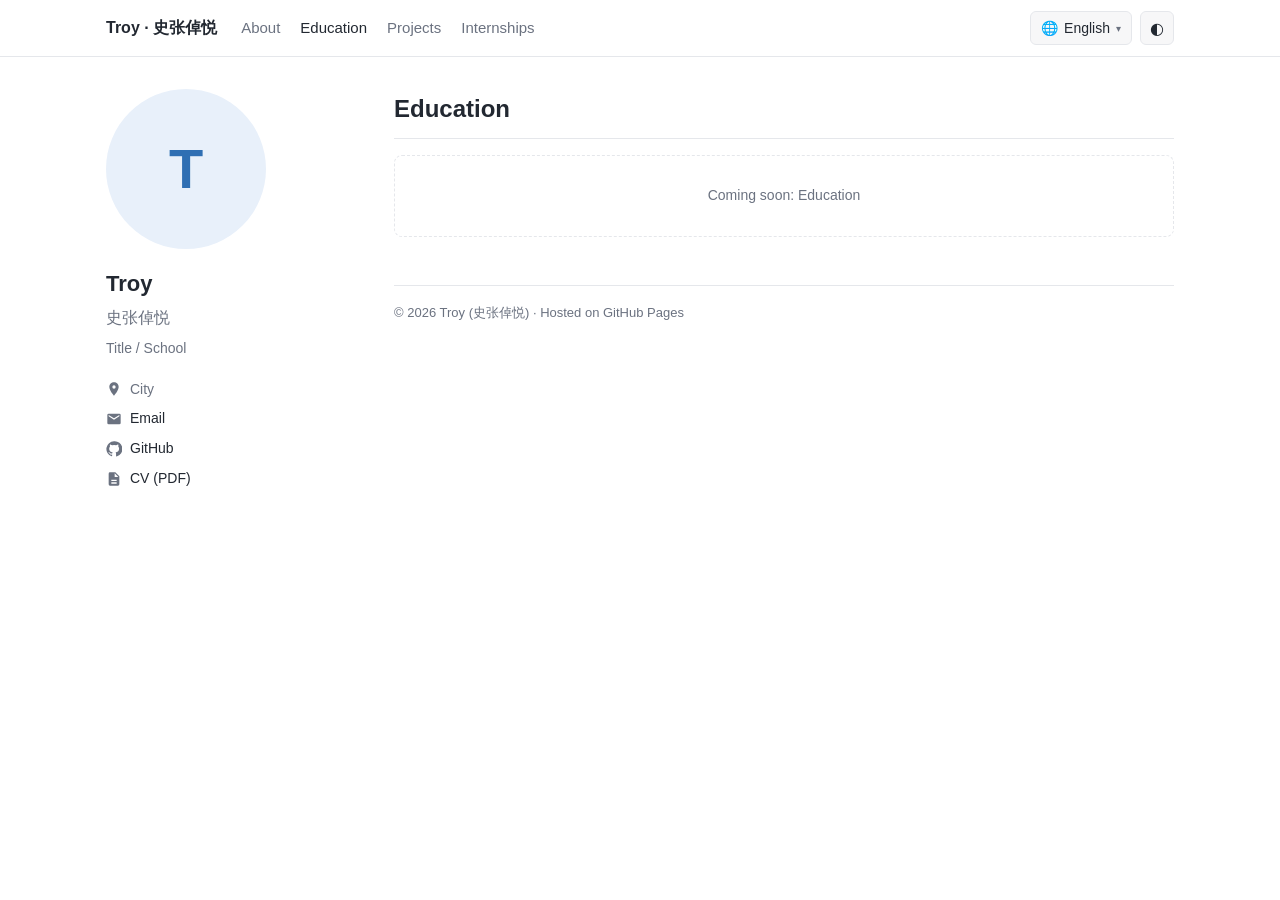
==== education.html @ 1b27ff1e "Split into separate pages; language dropdown menu Co-Authored-By: Claude Opus 5.5 <noreply@anthropic" ====
<!doctype html>
<html lang="zh-CN" data-lang="zh">
<head>
<meta charset="utf-8">
<meta name="viewport" content="width=device-width, initial-scale=1">
<title>学历 · 史张倬悦 Troy</title>
<meta name="description" content="史张倬悦（Troy）的个人主页 · Personal homepage of Troy">
<link rel="stylesheet" href="assets/style.css">
<script>
  // 尽早设置语言和深浅色，避免页面闪一下
  (function () {
    var r = document.documentElement, l = null, th = null;
    try { l = localStorage.getItem('lang'); th = localStorage.getItem('theme'); } catch (e) {}
    if (l !== 'zh' && l !== 'en') l = (navigator.language || 'zh').toLowerCase().indexOf('zh') === 0 ? 'zh' : 'en';
    r.dataset.lang = l; r.lang = l === 'zh' ? 'zh-CN' : 'en';
    if (th) r.dataset.theme = th;
  })();
</script>
</head>
<body data-page="education" data-title='{"zh":"学历 · 史张倬悦 Troy","en":"Education · Troy"}'>
<div id="topbar"></div>
<div class="layout">
  <div id="sidebar"></div>
  <main>
    <section>
      <h2><span class="zh">学历</span><span class="en">Education</span></h2>
      <div class="placeholder"><span class="zh">待填写：教育经历</span><span class="en">Coming soon: Education</span></div>
      <!-- ✏️ 每段学历复制一个 entry，然后删掉上面的 placeholder：
      <div class="entry">
        <h3><span class="zh">学校名称 · 专业 学位</span><span class="en">University · Major, Degree</span></h3>
        <span class="when">2021 – 2025</span>
        <span class="sub"><span class="zh">GPA / 排名 / 荣誉</span><span class="en">GPA / Rank / Honors</span></span>
      </div>
      -->
    </section>

    <footer>
      © <span id="year"></span>
      <span class="zh">史张倬悦 Troy · 托管于 GitHub Pages</span><span class="en">Troy (史张倬悦) · Hosted on GitHub Pages</span>
    </footer>
  </main>
</div>
<script src="assets/site.js"></script>
</body>
</html>
---- assets/style.css ----
:root {
    --bg: #ffffff;
    --surface: #f7f7f8;
    --text: #222831;
    --muted: #6b7280;
    --line: #e5e7eb;
    --accent: #2f6fb3;
    --accent-soft: #e8f0fa;
    --warn-bg: #fff8e6;
    --warn-line: #f2c94c;
  }
  @media (prefers-color-scheme: dark) {
    :root:not([data-theme="light"]) {
      --bg: #16181d; --surface: #1f2228; --text: #e6e8eb; --muted: #9aa1ab;
      --line: #2e323a; --accent: #6aa8ec; --accent-soft: #1d2a3a;
      --warn-bg: #2a2516; --warn-line: #8a7020;
    }
  }
  :root[data-theme="dark"] {
    --bg: #16181d; --surface: #1f2228; --text: #e6e8eb; --muted: #9aa1ab;
    --line: #2e323a; --accent: #6aa8ec; --accent-soft: #1d2a3a;
    --warn-bg: #2a2516; --warn-line: #8a7020;
  }
  * { box-sizing: border-box; }
  html { scroll-behavior: smooth; scroll-padding-top: 72px; }
  body {
    margin: 0; background: var(--bg); color: var(--text);
    font-family: -apple-system, BlinkMacSystemFont, "Segoe UI", "PingFang SC",
                 "Hiragino Sans GB", "Microsoft YaHei", Roboto, sans-serif;
    font-size: 16px; line-height: 1.7;
  }
  a { color: var(--accent); text-decoration: none; }
  a:hover { text-decoration: underline; }

  /* ---------- 顶部导航 ---------- */
  .topbar {
    position: sticky; top: 0; z-index: 10;
    background: color-mix(in srgb, var(--bg) 92%, transparent);
    backdrop-filter: blur(8px);
    border-bottom: 1px solid var(--line);
  }
  .topbar-inner {
    max-width: 1100px; margin: 0 auto; padding: 0 16px;
    display: flex; align-items: center; gap: 24px; height: 56px;
  }
  .brand { font-weight: 700; color: var(--text); white-space: nowrap; }
  .nav { display: flex; gap: 20px; overflow-x: auto; scrollbar-width: none; flex: 1; }
  .nav::-webkit-scrollbar { display: none; }
  .nav a { color: var(--muted); white-space: nowrap; font-size: 15px; }
  .nav a:hover, .nav a.active { color: var(--text); text-decoration: none; }
  /* 中英切换：html[data-lang] 决定显示 .zh 还是 .en */
  html[data-lang="zh"] .en, html[data-lang="en"] .zh { display: none !important; }
  .tools { display: flex; gap: 8px; flex-shrink: 0; }
  .lang { position: relative; }
  .lang-btn {
    border: 1px solid var(--line); background: var(--surface); color: var(--text);
    border-radius: 6px; height: 34px; padding: 0 10px; cursor: pointer; font-size: 14px;
    display: flex; align-items: center; gap: 6px; white-space: nowrap;
  }
  .lang-btn .caret { font-size: 10px; color: var(--muted); }
  .lang-menu {
    position: absolute; right: 0; top: calc(100% + 6px); min-width: 140px;
    background: var(--bg); border: 1px solid var(--line); border-radius: 8px;
    box-shadow: 0 8px 24px rgba(0,0,0,.12); padding: 4px; margin: 0; list-style: none;
  }
  .lang-menu[hidden] { display: none; }
  .lang-menu button {
    width: 100%; display: flex; justify-content: space-between; align-items: center;
    background: none; border: 0; color: var(--text); font: inherit; font-size: 14px;
    padding: 8px 10px; border-radius: 6px; cursor: pointer; text-align: left;
  }
  .lang-menu button:hover, .lang-menu button:focus-visible { background: var(--surface); outline: none; }
  .lang-menu .check { color: var(--accent); visibility: hidden; }
  .lang-menu button[aria-checked="true"] .check { visibility: visible; }
  .lang-menu button[aria-checked="true"] { font-weight: 600; }

  .theme-btn {
    border: 1px solid var(--line); background: var(--surface); color: var(--text);
    border-radius: 6px; width: 34px; height: 34px; cursor: pointer; font-size: 16px;
    flex-shrink: 0;
  }

  /* ---------- 主体布局 ---------- */
  .layout {
    max-width: 1100px; margin: 0 auto; padding: 32px 16px 64px;
    display: grid; grid-template-columns: 240px 1fr; gap: 48px;
  }
  .sidebar { position: sticky; top: 88px; align-self: start; }
  .avatar {
    width: 160px; height: 160px; border-radius: 50%; object-fit: cover;
    display: block; background: var(--accent-soft);
  }
  .avatar-fallback {
    width: 160px; height: 160px; border-radius: 50%;
    display: grid; place-items: center; font-size: 56px; font-weight: 700;
    background: var(--accent-soft); color: var(--accent);
  }
  .sidebar h1 { font-size: 22px; margin: 16px 0 2px; }
  .sidebar .en-name { font-size: 16px; margin: 0 0 6px; color: var(--muted); }
  .sidebar .role { color: var(--muted); font-size: 14px; margin: 0 0 16px; line-height: 1.5; }
  .links { list-style: none; padding: 0; margin: 0; font-size: 14px; }
  .links li { display: flex; align-items: center; gap: 8px; padding: 3px 0; color: var(--muted); }
  .links svg { width: 16px; height: 16px; flex-shrink: 0; fill: currentColor; }
  .links a { color: var(--text); }
  .links a:hover { color: var(--accent); }

  main { min-width: 0; }
  section { margin-bottom: 48px; }
  h2 {
    font-size: 24px; margin: 0 0 16px; padding-bottom: 8px;
    border-bottom: 1px solid var(--line);
  }
  h3 { font-size: 17px; margin: 0; }
  p { margin: 0 0 12px; }



  .entry { display: grid; grid-template-columns: 1fr auto; gap: 4px 16px; margin-bottom: 20px; }
  .entry .when { color: var(--muted); font-size: 14px; white-space: nowrap; font-variant-numeric: tabular-nums; }
  .entry .sub { grid-column: 1 / -1; color: var(--muted); font-size: 15px; }
  .entry .desc { grid-column: 1 / -1; font-size: 15px; margin-top: 4px; }

  .cards { display: grid; grid-template-columns: repeat(auto-fill, minmax(240px, 1fr)); gap: 16px; }
  .card {
    border: 1px solid var(--line); border-radius: 8px; padding: 16px;
    background: var(--surface);
  }
  .card p { font-size: 14px; color: var(--muted); margin: 6px 0 10px; }
  .tags { display: flex; flex-wrap: wrap; gap: 6px; }
  .tag {
    font-size: 12px; padding: 2px 8px; border-radius: 999px;
    background: var(--accent-soft); color: var(--accent);
  }


  .placeholder {
    border: 1.5px dashed var(--line); border-radius: 8px;
    padding: 28px 16px; text-align: center; color: var(--muted); font-size: 14px;
  }

  footer { color: var(--muted); font-size: 13px; border-top: 1px solid var(--line); padding-top: 16px; }

  /* ---------- 手机端 ---------- */
  @media (max-width: 760px) {
    .layout { grid-template-columns: 1fr; gap: 24px; padding-top: 24px; }
    .sidebar { position: static; display: grid; grid-template-columns: 96px 1fr; gap: 0 16px; align-items: center; }
    .avatar, .avatar-fallback { width: 96px; height: 96px; font-size: 36px; grid-row: span 3; }
    .sidebar h1 { margin-top: 0; }
    .sidebar .role { margin-bottom: 0; }
    .sidebar .en-name { margin: 0; }
    .links { grid-column: 1 / -1; display: flex; flex-wrap: wrap; gap: 4px 16px; margin-top: 16px; }
    .topbar-inner { flex-wrap: wrap; height: auto; padding-top: 10px; padding-bottom: 6px; row-gap: 6px; }
    .tools { margin-left: auto; }
    .nav { order: 3; flex-basis: 100%; gap: 20px; padding-bottom: 2px; }
    .entry { grid-template-columns: 1fr; }
  }
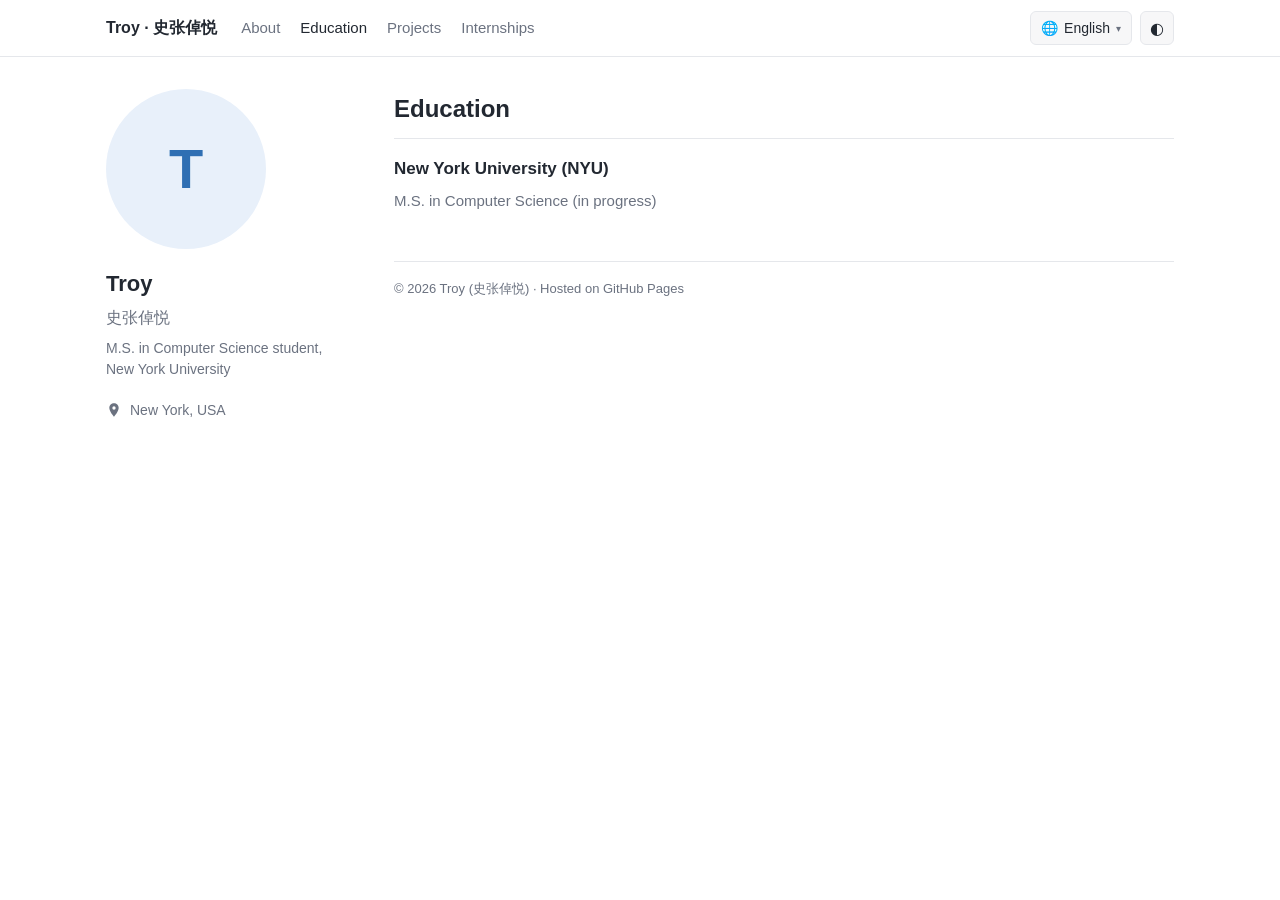
==== commit e733d20a: "Content in data files, editable via Pages CMS; add NYU info Co-Authored-By: Claude Opus 5.5 <noreply" ====
--- a/education.html
+++ b/education.html
@@ -24,20 +24,10 @@
   <main>
     <section>
       <h2><span class="zh">学历</span><span class="en">Education</span></h2>
-      <div class="placeholder"><span class="zh">待填写：教育经历</span><span class="en">Coming soon: Education</span></div>
-      <!-- ✏️ 每段学历复制一个 entry，然后删掉上面的 placeholder：
-      <div class="entry">
-        <h3><span class="zh">学校名称 · 专业 学位</span><span class="en">University · Major, Degree</span></h3>
-        <span class="when">2021 – 2025</span>
-        <span class="sub"><span class="zh">GPA / 排名 / 荣誉</span><span class="en">GPA / Rank / Honors</span></span>
-      </div>
-      -->
+      <!-- 内容来自 data/ 目录下的 json 文件，请用 Pages CMS 编辑 -->
+      <div id="content"></div>
     </section>
-
-    <footer>
-      © <span id="year"></span>
-      <span class="zh">史张倬悦 Troy · 托管于 GitHub Pages</span><span class="en">Troy (史张倬悦) · Hosted on GitHub Pages</span>
-    </footer>
+    <footer id="footer"></footer>
   </main>
 </div>
 <script src="assets/site.js"></script>
--- a/assets/style.css
+++ b/assets/style.css
@@ -80,6 +80,10 @@
     flex-shrink: 0;
   }
 
+  /* 脚本渲染前先占住顶栏高度，避免页面跳动 */
+  #topbar { height: 57px; border-bottom: 1px solid var(--line); }
+  .card .card-desc p { font-size: 14px; color: var(--muted); margin: 6px 0 10px; }
+
   /* ---------- 主体布局 ---------- */
   .layout {
     max-width: 1100px; margin: 0 auto; padding: 32px 16px 64px;
